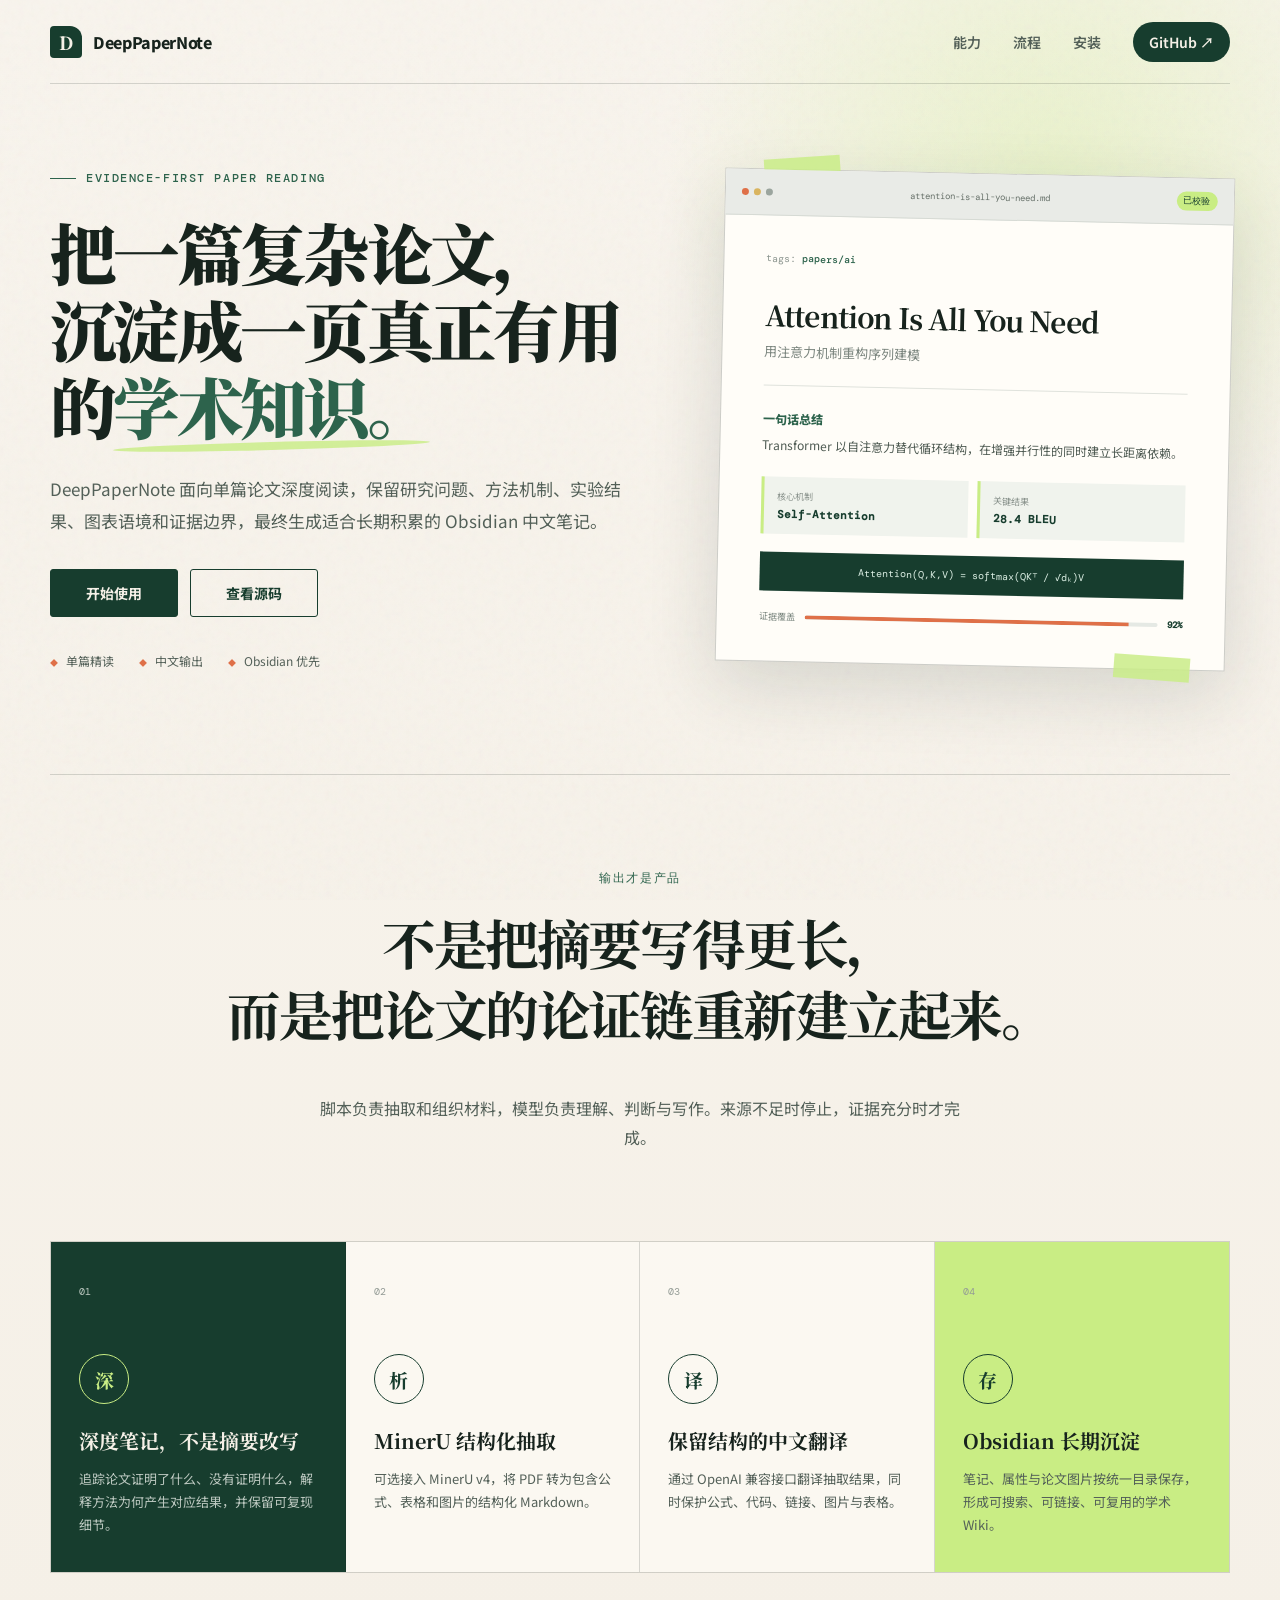
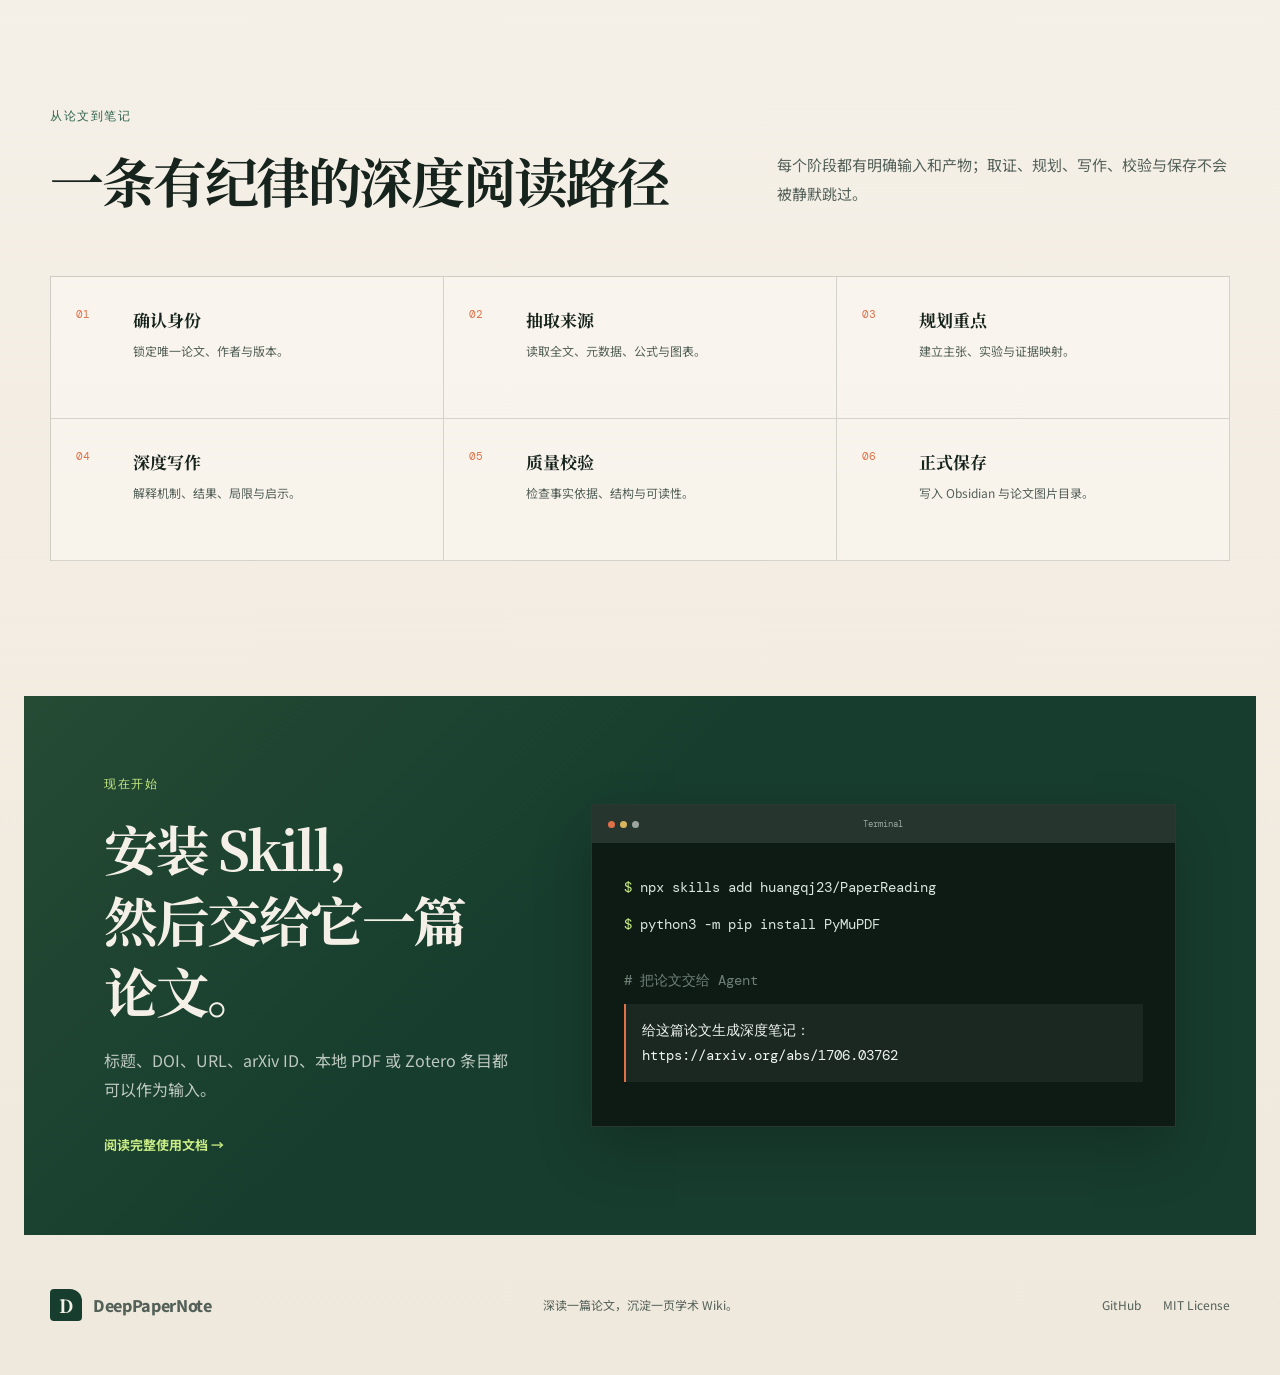
==== docs/index.html @ b06bbeea "新增项目主页并更新仓库品牌链接 为 PaperReading 提供可自动部署的中文 GitHub Pages 主页，并统一 README 徽章与封面资源。  Co-authored-by: Curso" ====
<!doctype html>
<html lang="zh-CN">
  <head>
    <meta charset="UTF-8" />
    <meta name="viewport" content="width=device-width, initial-scale=1.0" />
    <meta
      name="description"
      content="DeepPaperNote：把一篇复杂论文转化为结构清晰、证据充分、适合长期保存的 Obsidian 深度笔记。"
    />
    <meta name="theme-color" content="#f5f0e7" />
    <meta property="og:title" content="DeepPaperNote｜单篇论文深度阅读工作流" />
    <meta
      property="og:description"
      content="保留方法、证据、图表与边界，把论文沉淀为可复用的 Obsidian 学术知识页。"
    />
    <meta property="og:type" content="website" />
    <meta
      property="og:url"
      content="https://huangqj23.github.io/PaperReading/"
    />
    <title>DeepPaperNote｜把论文沉淀为学术知识页</title>
    <link rel="preconnect" href="https://fonts.googleapis.com" />
    <link rel="preconnect" href="https://fonts.gstatic.com" crossorigin />
    <link
      href="https://fonts.googleapis.com/css2?family=DM+Mono:wght@400;500&family=Noto+Sans+SC:wght@400;500;600;700;800&family=Noto+Serif+SC:wght@600;700;900&display=swap"
      rel="stylesheet"
    />
    <link rel="stylesheet" href="./styles.css" />
  </head>
  <body>
    <div class="page-shell">
      <header class="site-header">
        <a class="brand" href="#top" aria-label="返回首页">
          <span class="brand-mark" aria-hidden="true">D</span>
          <span>DeepPaperNote</span>
        </a>
        <nav class="nav-links" aria-label="主导航">
          <a href="#features">能力</a>
          <a href="#workflow">流程</a>
          <a href="#install">安装</a>
          <a
            class="nav-github"
            href="https://github.com/huangqj23/PaperReading"
            target="_blank"
            rel="noreferrer"
          >
            GitHub ↗
          </a>
        </nav>
      </header>

      <main id="top">
        <section class="hero section">
          <div class="hero-copy">
            <p class="eyebrow"><span></span> Evidence-first paper reading</p>
            <h1>
              把一篇复杂论文，<br />沉淀成一页真正有用的<span>学术知识。</span>
            </h1>
            <p class="hero-lead">
              DeepPaperNote
              面向单篇论文深度阅读，保留研究问题、方法机制、实验结果、图表语境和证据边界，最终生成适合长期积累的
              Obsidian 中文笔记。
            </p>
            <div class="hero-actions">
              <a class="button button-primary" href="#install">开始使用</a>
              <a
                class="button button-secondary"
                href="https://github.com/huangqj23/PaperReading"
                target="_blank"
                rel="noreferrer"
              >
                查看源码
              </a>
            </div>
            <ul class="hero-meta" aria-label="项目特性">
              <li>单篇精读</li>
              <li>中文输出</li>
              <li>Obsidian 优先</li>
            </ul>
          </div>

          <div
            class="note-preview"
            role="img"
            aria-label="DeepPaperNote 输出示例"
          >
            <div class="preview-toolbar">
              <span class="window-dots"><i></i><i></i><i></i></span>
              <span>attention-is-all-you-need.md</span>
              <span class="preview-status">已校验</span>
            </div>
            <div class="preview-body">
              <p class="preview-property">tags: <b>papers/ai</b></p>
              <h2>Attention Is All You Need</h2>
              <p class="preview-subtitle">用注意力机制重构序列建模</p>
              <div class="preview-rule"></div>
              <p class="preview-label">一句话总结</p>
              <p>
                Transformer
                以自注意力替代循环结构，在增强并行性的同时建立长距离依赖。
              </p>
              <div class="metric-grid">
                <div>
                  <span>核心机制</span>
                  <strong>Self-Attention</strong>
                </div>
                <div>
                  <span>关键结果</span>
                  <strong>28.4 BLEU</strong>
                </div>
              </div>
              <div class="formula">Attention(Q,K,V) = softmax(QKᵀ / √dₖ)V</div>
              <div class="evidence-line">
                <span>证据覆盖</span>
                <i><b></b></i>
                <strong>92%</strong>
              </div>
            </div>
          </div>
        </section>

        <section class="statement section">
          <p class="section-kicker">输出才是产品</p>
          <h2>不是把摘要写得更长，<br />而是把论文的论证链重新建立起来。</h2>
          <p>
            脚本负责抽取和组织材料，模型负责理解、判断与写作。来源不足时停止，证据充分时才完成。
          </p>
        </section>

        <section class="features section" id="features">
          <article class="feature feature-dark">
            <span class="feature-index">01</span>
            <div class="feature-icon">深</div>
            <h3>深度笔记，不是摘要改写</h3>
            <p>
              追踪论文证明了什么、没有证明什么，解释方法为何产生对应结果，并保留可复现细节。
            </p>
          </article>
          <article class="feature">
            <span class="feature-index">02</span>
            <div class="feature-icon">析</div>
            <h3>MinerU 结构化抽取</h3>
            <p>
              可选接入 MinerU v4，将 PDF 转为包含公式、表格和图片的结构化
              Markdown。
            </p>
          </article>
          <article class="feature">
            <span class="feature-index">03</span>
            <div class="feature-icon">译</div>
            <h3>保留结构的中文翻译</h3>
            <p>
              通过 OpenAI
              兼容接口翻译抽取结果，同时保护公式、代码、链接、图片与表格。
            </p>
          </article>
          <article class="feature feature-accent">
            <span class="feature-index">04</span>
            <div class="feature-icon">存</div>
            <h3>Obsidian 长期沉淀</h3>
            <p>
              笔记、属性与论文图片按统一目录保存，形成可搜索、可链接、可复用的学术
              Wiki。
            </p>
          </article>
        </section>

        <section class="workflow section" id="workflow">
          <div class="section-heading">
            <div>
              <p class="section-kicker">从论文到笔记</p>
              <h2>一条有纪律的深度阅读路径</h2>
            </div>
            <p>
              每个阶段都有明确输入和产物；取证、规划、写作、校验与保存不会被静默跳过。
            </p>
          </div>
          <ol class="steps">
            <li>
              <span>01</span>
              <div>
                <strong>确认身份</strong>
                <p>锁定唯一论文、作者与版本。</p>
              </div>
            </li>
            <li>
              <span>02</span>
              <div>
                <strong>抽取来源</strong>
                <p>读取全文、元数据、公式与图表。</p>
              </div>
            </li>
            <li>
              <span>03</span>
              <div>
                <strong>规划重点</strong>
                <p>建立主张、实验与证据映射。</p>
              </div>
            </li>
            <li>
              <span>04</span>
              <div>
                <strong>深度写作</strong>
                <p>解释机制、结果、局限与启示。</p>
              </div>
            </li>
            <li>
              <span>05</span>
              <div>
                <strong>质量校验</strong>
                <p>检查事实依据、结构与可读性。</p>
              </div>
            </li>
            <li>
              <span>06</span>
              <div>
                <strong>正式保存</strong>
                <p>写入 Obsidian 与论文图片目录。</p>
              </div>
            </li>
          </ol>
        </section>

        <section class="install section" id="install">
          <div class="install-copy">
            <p class="section-kicker section-kicker-light">现在开始</p>
            <h2>安装 Skill，<br />然后交给它一篇论文。</h2>
            <p>
              标题、DOI、URL、arXiv ID、本地 PDF 或 Zotero 条目都可以作为输入。
            </p>
            <a
              href="https://github.com/huangqj23/PaperReading#-快速开始"
              target="_blank"
              rel="noreferrer"
            >
              阅读完整使用文档 →
            </a>
          </div>
          <div class="terminal">
            <div class="terminal-bar">
              <span><i></i><i></i><i></i></span>
              <b>Terminal</b>
            </div>
            <div class="terminal-body">
              <p><span>$</span> npx skills add huangqj23/PaperReading</p>
              <p><span>$</span> python3 -m pip install PyMuPDF</p>
              <p class="terminal-comment"># 把论文交给 Agent</p>
              <p class="terminal-prompt">
                给这篇论文生成深度笔记：<br />https://arxiv.org/abs/1706.03762
              </p>
            </div>
          </div>
        </section>
      </main>

      <footer class="site-footer">
        <a class="brand" href="#top">
          <span class="brand-mark" aria-hidden="true">D</span>
          <span>DeepPaperNote</span>
        </a>
        <p>深读一篇论文，沉淀一页学术 Wiki。</p>
        <div>
          <a href="https://github.com/huangqj23/PaperReading">GitHub</a>
          <a href="https://github.com/huangqj23/PaperReading/blob/main/LICENSE"
            >MIT License</a
          >
        </div>
      </footer>
    </div>
  </body>
</html>
---- docs/styles.css ----
:root {
  --paper: #f5f0e7;
  --paper-deep: #e9e1d3;
  --ink: #17231d;
  --ink-soft: #536058;
  --forest: #173d2e;
  --forest-light: #2d634c;
  --lime: #c9ed84;
  --orange: #df7048;
  --line: rgba(23, 35, 29, 0.16);
  --white: #fffdf8;
  --shadow: 0 24px 70px rgba(26, 46, 36, 0.14);
  --serif: "Noto Serif SC", "Songti SC", serif;
  --sans: "Noto Sans SC", "PingFang SC", sans-serif;
  --mono: "DM Mono", "SFMono-Regular", monospace;
}

* {
  box-sizing: border-box;
}

html {
  scroll-behavior: smooth;
}

body {
  margin: 0;
  color: var(--ink);
  background:
    radial-gradient(
      circle at 82% 6%,
      rgba(201, 237, 132, 0.32),
      transparent 24rem
    ),
    linear-gradient(180deg, #f8f4ed 0%, var(--paper) 55%, #efe8dc 100%);
  font-family: var(--sans);
  -webkit-font-smoothing: antialiased;
}

body::before {
  position: fixed;
  z-index: -1;
  inset: 0;
  pointer-events: none;
  content: "";
  opacity: 0.32;
  background-image: url("data:image/svg+xml,%3Csvg viewBox='0 0 180 180' xmlns='http://www.w3.org/2000/svg'%3E%3Cfilter id='n'%3E%3CfeTurbulence type='fractalNoise' baseFrequency='.75' numOctaves='3' stitchTiles='stitch'/%3E%3C/filter%3E%3Crect width='100%25' height='100%25' filter='url(%23n)' opacity='.12'/%3E%3C/svg%3E");
}

a {
  color: inherit;
  text-decoration: none;
}

p,
h1,
h2,
h3 {
  margin-top: 0;
}

.page-shell {
  width: min(1440px, 100%);
  margin: 0 auto;
  overflow: hidden;
}

.section,
.site-header,
.site-footer {
  width: min(1180px, calc(100% - 48px));
  margin-inline: auto;
}

.site-header {
  display: flex;
  align-items: center;
  justify-content: space-between;
  height: 84px;
  border-bottom: 1px solid var(--line);
}

.brand {
  display: inline-flex;
  gap: 11px;
  align-items: center;
  font-size: 16px;
  font-weight: 800;
  letter-spacing: -0.02em;
}

.brand-mark {
  display: grid;
  width: 32px;
  height: 32px;
  place-items: center;
  color: var(--paper);
  background: var(--forest);
  border-radius: 4px 12px 4px 4px;
  font-family: var(--serif);
  font-size: 18px;
}

.nav-links {
  display: flex;
  gap: 32px;
  align-items: center;
  color: var(--ink-soft);
  font-size: 14px;
  font-weight: 600;
}

.nav-links a {
  transition: color 160ms ease;
}

.nav-links a:hover {
  color: var(--ink);
}

.nav-github {
  padding: 10px 16px;
  color: var(--paper) !important;
  background: var(--forest);
  border-radius: 999px;
}

.hero {
  display: grid;
  grid-template-columns: 1.08fr 0.92fr;
  gap: 72px;
  align-items: center;
  min-height: 690px;
  padding-block: 86px 105px;
}

.eyebrow,
.section-kicker {
  color: var(--forest-light);
  font-family: var(--mono);
  font-size: 12px;
  font-weight: 500;
  letter-spacing: 0.13em;
  text-transform: uppercase;
}

.eyebrow {
  display: flex;
  gap: 10px;
  align-items: center;
  margin-bottom: 27px;
}

.eyebrow span {
  display: block;
  width: 26px;
  height: 1px;
  background: var(--forest-light);
}

.hero h1 {
  max-width: 720px;
  margin-bottom: 28px;
  font-family: var(--serif);
  font-size: clamp(46px, 5.2vw, 72px);
  font-weight: 900;
  line-height: 1.16;
  letter-spacing: -0.055em;
}

.hero h1 span {
  position: relative;
  display: inline-block;
  color: var(--forest-light);
}

.hero h1 span::after {
  position: absolute;
  right: 0;
  bottom: -5px;
  left: 0;
  height: 8px;
  content: "";
  background: var(--lime);
  border-radius: 100%;
  opacity: 0.8;
  transform: rotate(-1.5deg);
}

.hero-lead {
  max-width: 660px;
  margin-bottom: 32px;
  color: var(--ink-soft);
  font-size: 17px;
  line-height: 1.9;
}

.hero-actions {
  display: flex;
  gap: 12px;
}

.button {
  display: inline-flex;
  min-width: 128px;
  height: 48px;
  align-items: center;
  justify-content: center;
  border: 1px solid var(--forest);
  border-radius: 3px;
  font-size: 14px;
  font-weight: 700;
  transition:
    transform 160ms ease,
    box-shadow 160ms ease;
}

.button:hover {
  box-shadow: 0 10px 25px rgba(23, 61, 46, 0.15);
  transform: translateY(-2px);
}

.button-primary {
  color: var(--paper);
  background: var(--forest);
}

.button-secondary {
  color: var(--forest);
}

.hero-meta {
  display: flex;
  gap: 25px;
  padding: 0;
  margin: 35px 0 0;
  color: var(--ink-soft);
  font-size: 12px;
  list-style: none;
}

.hero-meta li::before {
  margin-right: 8px;
  color: var(--orange);
  content: "◆";
  font-size: 8px;
}

.note-preview {
  position: relative;
  border: 1px solid rgba(23, 35, 29, 0.22);
  background: var(--white);
  box-shadow: var(--shadow);
  transform: rotate(1.25deg);
}

.note-preview::before,
.note-preview::after {
  position: absolute;
  z-index: -1;
  width: 76px;
  height: 24px;
  content: "";
  background: rgba(201, 237, 132, 0.82);
}

.note-preview::before {
  top: -13px;
  left: 38px;
  transform: rotate(-5deg);
}

.note-preview::after {
  right: 34px;
  bottom: -11px;
  transform: rotate(3deg);
}

.preview-toolbar {
  display: grid;
  grid-template-columns: 1fr auto 1fr;
  align-items: center;
  padding: 13px 16px;
  color: #667069;
  background: #e9ebe7;
  border-bottom: 1px solid #d6dad4;
  font-family: var(--mono);
  font-size: 9px;
}

.window-dots {
  display: flex;
  gap: 5px;
}

.window-dots i,
.terminal-bar i {
  display: block;
  width: 7px;
  height: 7px;
  background: #9ba59e;
  border-radius: 50%;
}

.window-dots i:first-child,
.terminal-bar i:first-child {
  background: var(--orange);
}

.window-dots i:nth-child(2),
.terminal-bar i:nth-child(2) {
  background: #d9b45f;
}

.preview-status {
  justify-self: end;
  padding: 3px 7px;
  color: var(--forest);
  background: var(--lime);
  border-radius: 99px;
}

.preview-body {
  min-height: 440px;
  padding: 36px 42px 38px;
}

.preview-property {
  margin-bottom: 30px;
  color: #8c958f;
  font-family: var(--mono);
  font-size: 10px;
}

.preview-property b {
  color: var(--forest-light);
  font-weight: 500;
}

.preview-body h2 {
  margin-bottom: 7px;
  font-family: var(--serif);
  font-size: 28px;
  letter-spacing: -0.03em;
}

.preview-subtitle {
  color: #7c867f;
  font-size: 13px;
}

.preview-rule {
  height: 1px;
  margin: 24px 0;
  background: #dfe2dc;
}

.preview-label {
  margin-bottom: 8px;
  color: var(--forest-light);
  font-size: 12px;
  font-weight: 800;
}

.preview-label + p {
  color: #4e5a52;
  font-size: 12px;
  line-height: 1.7;
}

.metric-grid {
  display: grid;
  grid-template-columns: repeat(2, 1fr);
  gap: 9px;
  margin: 22px 0 18px;
}

.metric-grid div {
  padding: 13px;
  background: #f0f3ed;
  border-left: 3px solid var(--lime);
}

.metric-grid span,
.metric-grid strong {
  display: block;
}

.metric-grid span {
  margin-bottom: 4px;
  color: #89928c;
  font-size: 9px;
}

.metric-grid strong {
  color: var(--forest);
  font-family: var(--mono);
  font-size: 11px;
}

.formula {
  padding: 13px;
  color: #dcefe4;
  background: var(--forest);
  font-family: var(--mono);
  font-size: 10px;
  text-align: center;
}

.evidence-line {
  display: grid;
  grid-template-columns: auto 1fr auto;
  gap: 10px;
  align-items: center;
  margin-top: 19px;
  color: #7f8a83;
  font-size: 9px;
}

.evidence-line i {
  height: 4px;
  overflow: hidden;
  background: #e5e9e4;
  border-radius: 99px;
}

.evidence-line i b {
  display: block;
  width: 92%;
  height: 100%;
  background: var(--orange);
}

.evidence-line strong {
  color: var(--forest);
  font-family: var(--mono);
}

.statement {
  padding-block: 95px 90px;
  text-align: center;
  border-top: 1px solid var(--line);
}

.section-kicker {
  margin-bottom: 20px;
}

.statement h2,
.section-heading h2,
.install h2 {
  font-family: var(--serif);
  font-size: clamp(34px, 4.2vw, 54px);
  line-height: 1.32;
  letter-spacing: -0.045em;
}

.statement h2 {
  max-width: 850px;
  margin-inline: auto;
}

.statement > p:last-child {
  max-width: 650px;
  margin: 24px auto 0;
  color: var(--ink-soft);
  line-height: 1.8;
}

.features {
  display: grid;
  grid-template-columns: repeat(4, 1fr);
  border: 1px solid var(--line);
}

.feature {
  position: relative;
  min-height: 330px;
  padding: 34px 28px;
  background: rgba(255, 253, 248, 0.58);
  border-right: 1px solid var(--line);
}

.feature:last-child {
  border-right: 0;
}

.feature-index {
  color: #949c96;
  font-family: var(--mono);
  font-size: 10px;
}

.feature-icon {
  display: grid;
  width: 50px;
  height: 50px;
  margin: 54px 0 22px;
  place-items: center;
  color: var(--forest);
  border: 1px solid currentColor;
  border-radius: 50%;
  font-family: var(--serif);
  font-size: 19px;
  font-weight: 700;
}

.feature h3 {
  margin-bottom: 13px;
  font-family: var(--serif);
  font-size: 20px;
}

.feature p {
  margin-bottom: 0;
  color: var(--ink-soft);
  font-size: 13px;
  line-height: 1.75;
}

.feature-dark {
  color: var(--paper);
  background: var(--forest);
}

.feature-dark .feature-index,
.feature-dark p {
  color: #bdc9c1;
}

.feature-dark .feature-icon {
  color: var(--lime);
}

.feature-accent {
  background: var(--lime);
}

.workflow {
  padding-block: 135px;
}

.section-heading {
  display: grid;
  grid-template-columns: 1fr 0.7fr;
  gap: 80px;
  align-items: end;
  margin-bottom: 60px;
}

.section-heading h2 {
  margin-bottom: 0;
}

.section-heading > p {
  margin-bottom: 8px;
  color: var(--ink-soft);
  font-size: 15px;
  line-height: 1.9;
}

.steps {
  display: grid;
  grid-template-columns: repeat(3, 1fr);
  padding: 0;
  margin: 0;
  border-top: 1px solid var(--line);
  border-left: 1px solid var(--line);
  list-style: none;
}

.steps li {
  display: grid;
  grid-template-columns: 42px 1fr;
  gap: 15px;
  min-height: 142px;
  padding: 30px 25px;
  background: rgba(255, 253, 248, 0.44);
  border-right: 1px solid var(--line);
  border-bottom: 1px solid var(--line);
}

.steps > li > span {
  color: var(--orange);
  font-family: var(--mono);
  font-size: 11px;
}

.steps strong {
  font-family: var(--serif);
  font-size: 17px;
}

.steps p {
  margin: 9px 0 0;
  color: var(--ink-soft);
  font-size: 12px;
  line-height: 1.6;
}

.install {
  display: grid;
  grid-template-columns: 0.82fr 1.18fr;
  gap: 80px;
  align-items: center;
  width: min(1280px, calc(100% - 48px));
  padding: 80px;
  color: var(--paper);
  background:
    linear-gradient(135deg, rgba(201, 237, 132, 0.08), transparent 42%),
    var(--forest);
}

.section-kicker-light {
  color: var(--lime);
}

.install h2 {
  margin-bottom: 20px;
}

.install-copy > p:not(.section-kicker) {
  color: #bdc8c0;
  line-height: 1.8;
}

.install-copy > a {
  display: inline-block;
  margin-top: 15px;
  color: var(--lime);
  font-size: 13px;
  font-weight: 700;
}

.terminal {
  overflow: hidden;
  color: #d9e7de;
  background: #0e1b15;
  border: 1px solid rgba(255, 255, 255, 0.12);
  box-shadow: 0 24px 55px rgba(0, 0, 0, 0.2);
}

.terminal-bar {
  display: grid;
  grid-template-columns: 1fr auto 1fr;
  align-items: center;
  padding: 13px 16px;
  background: #26352e;
}

.terminal-bar > span {
  display: flex;
  gap: 5px;
}

.terminal-bar b {
  color: #99aaa0;
  font-family: var(--mono);
  font-size: 9px;
  font-weight: 400;
}

.terminal-body {
  min-height: 270px;
  padding: 32px;
  font-family: var(--mono);
  font-size: clamp(11px, 1.25vw, 14px);
  line-height: 1.8;
}

.terminal-body p {
  margin-bottom: 12px;
}

.terminal-body p span {
  color: var(--lime);
}

.terminal-body .terminal-comment {
  margin: 31px 0 10px;
  color: #6e8176;
}

.terminal-prompt {
  padding: 14px 16px;
  color: #f0f5f1;
  background: rgba(255, 255, 255, 0.055);
  border-left: 2px solid var(--orange);
}

.site-footer {
  display: grid;
  grid-template-columns: 1fr auto 1fr;
  gap: 25px;
  align-items: center;
  min-height: 140px;
  color: var(--ink-soft);
  font-size: 12px;
}

.site-footer > p {
  margin: 0;
}

.site-footer > div {
  display: flex;
  gap: 22px;
  justify-self: end;
}

.site-footer a:hover {
  color: var(--forest);
}

@media (max-width: 980px) {
  .hero {
    grid-template-columns: 1fr;
    gap: 70px;
  }

  .hero-copy {
    max-width: 760px;
  }

  .note-preview {
    width: min(560px, 90%);
    margin-inline: auto;
  }

  .features {
    grid-template-columns: repeat(2, 1fr);
  }

  .feature:nth-child(2) {
    border-right: 0;
  }

  .feature:nth-child(-n + 2) {
    border-bottom: 1px solid var(--line);
  }

  .section-heading {
    grid-template-columns: 1fr;
    gap: 20px;
  }

  .steps {
    grid-template-columns: repeat(2, 1fr);
  }

  .install {
    grid-template-columns: 1fr;
    gap: 50px;
  }
}

@media (max-width: 680px) {
  .section,
  .site-header,
  .site-footer,
  .install {
    width: min(100% - 30px, 1180px);
  }

  .site-header {
    height: 70px;
  }

  .nav-links > a:not(.nav-github) {
    display: none;
  }

  .hero {
    min-height: 0;
    padding-block: 65px 85px;
  }

  .hero h1 {
    font-size: clamp(39px, 12vw, 55px);
  }

  .hero-lead {
    font-size: 15px;
  }

  .note-preview {
    width: 95%;
  }

  .preview-toolbar {
    grid-template-columns: 1fr auto;
  }

  .preview-toolbar > span:nth-child(2) {
    display: none;
  }

  .preview-body {
    min-height: 0;
    padding: 28px 24px;
  }

  .statement {
    padding-block: 75px;
  }

  .features,
  .steps {
    grid-template-columns: 1fr;
  }

  .feature {
    min-height: 290px;
    border-right: 0;
    border-bottom: 1px solid var(--line);
  }

  .feature:last-child {
    border-bottom: 0;
  }

  .workflow {
    padding-block: 95px;
  }

  .install {
    padding: 45px 24px;
  }

  .terminal-body {
    min-height: 235px;
    padding: 23px 18px;
    overflow-wrap: anywhere;
  }

  .site-footer {
    grid-template-columns: 1fr;
    gap: 18px;
    padding-block: 40px;
    text-align: center;
  }

  .site-footer .brand,
  .site-footer > div {
    justify-self: center;
  }
}

@media (prefers-reduced-motion: reduce) {
  html {
    scroll-behavior: auto;
  }

  *,
  *::before,
  *::after {
    transition-duration: 0.01ms !important;
  }
}
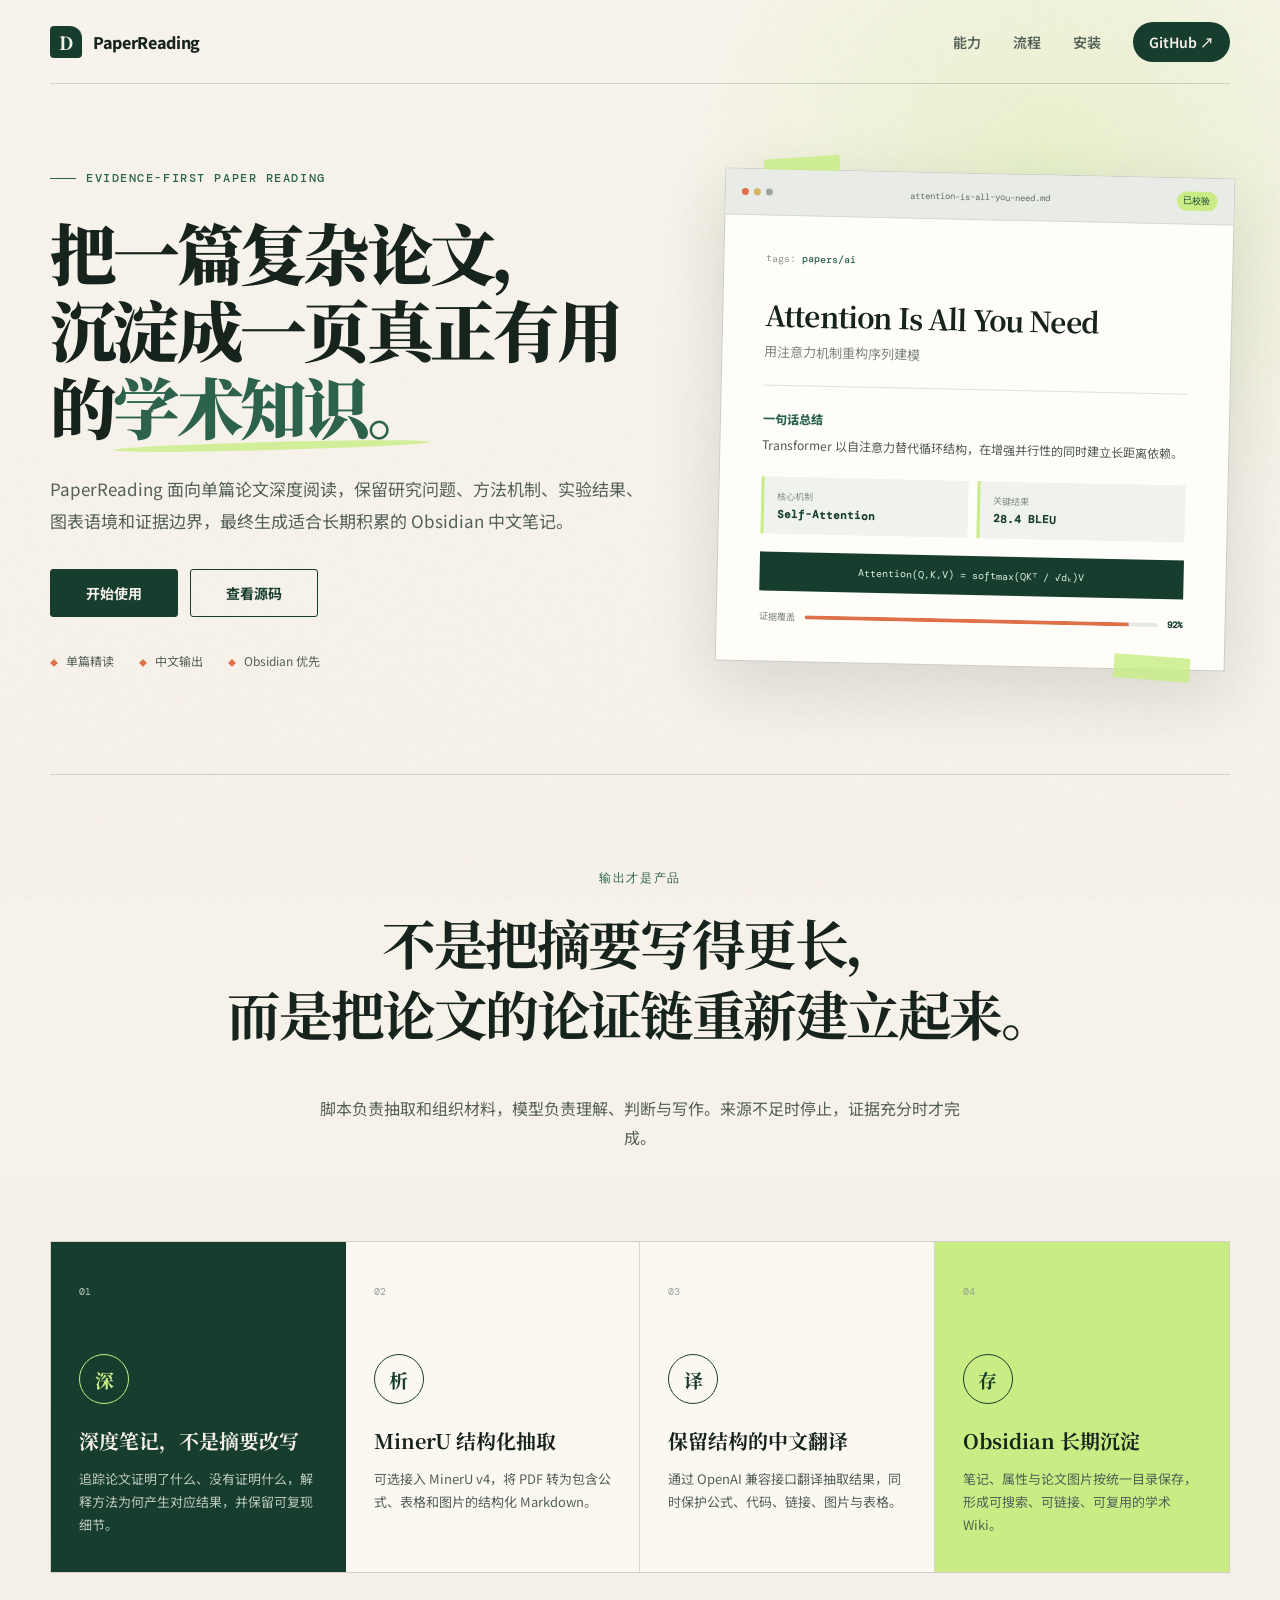
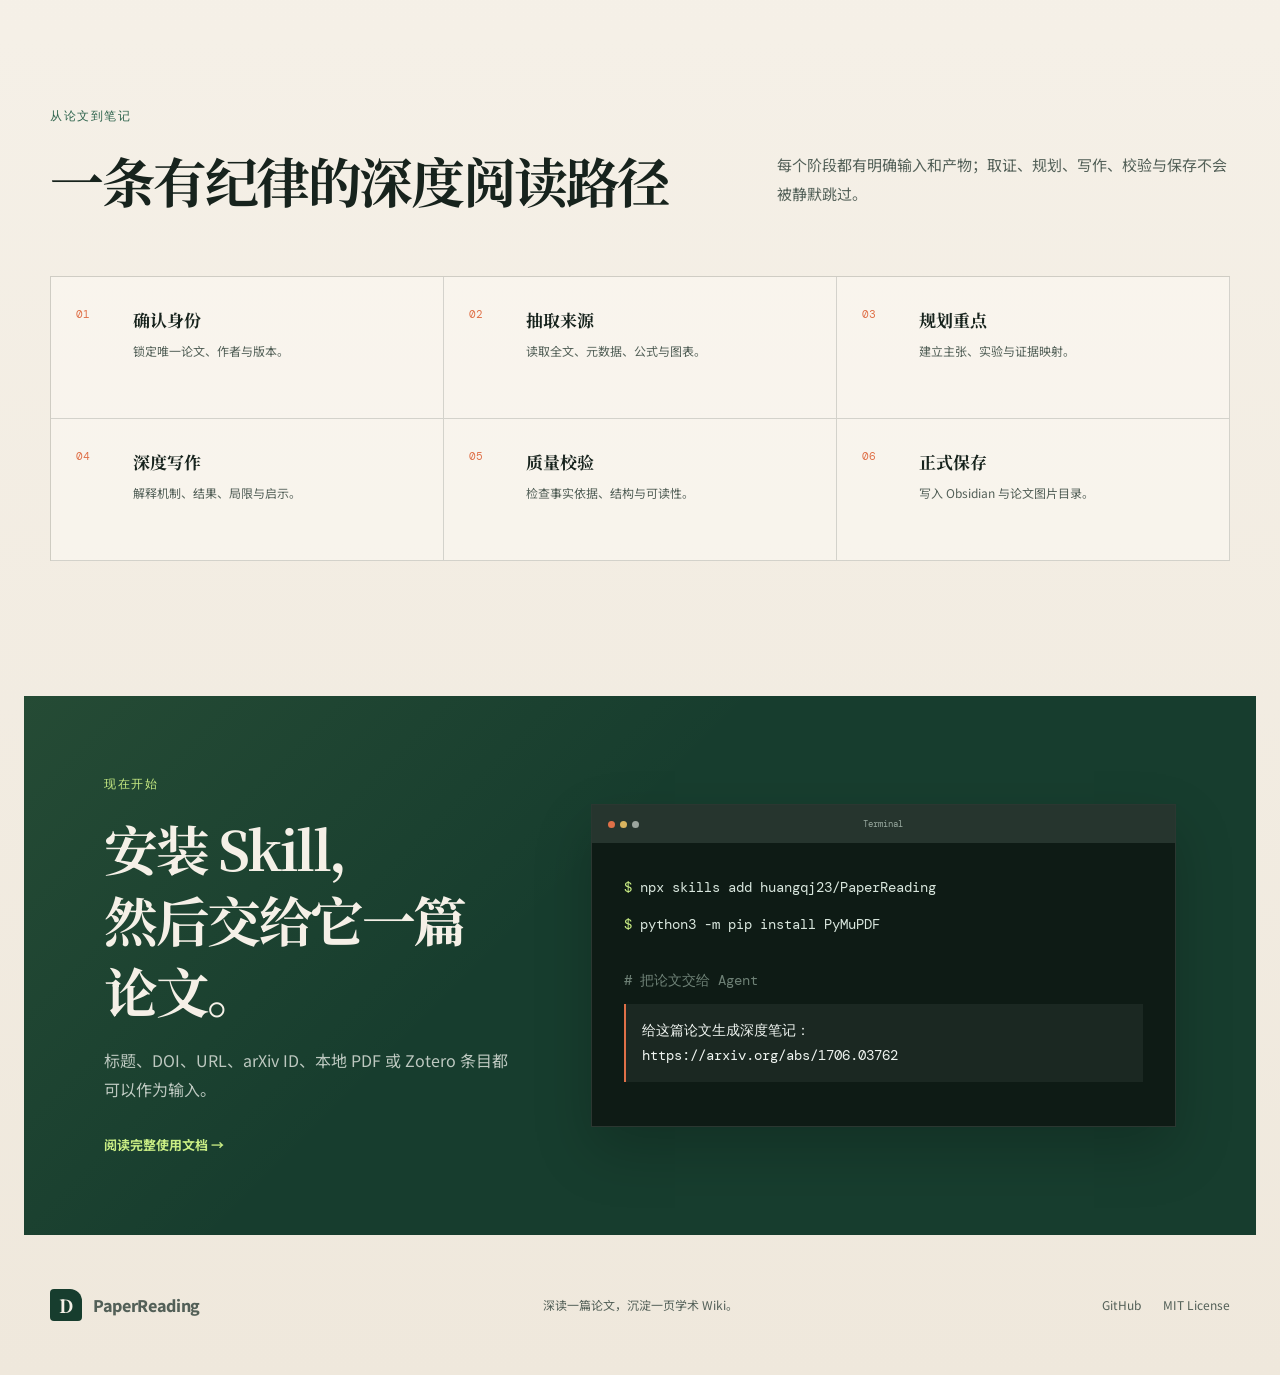
==== commit 13f972ce: "修复 Pages 根路径并精简主页展示 让根地址进入独立静态主页，避免 GitHub Pages 将整份 README 渲染为首页，并统一 PaperReading 品牌。  Co-authored-" ====
--- a/docs/index.html
+++ b/docs/index.html
@@ -5,10 +5,10 @@
     <meta name="viewport" content="width=device-width, initial-scale=1.0" />
     <meta
       name="description"
-      content="DeepPaperNote：把一篇复杂论文转化为结构清晰、证据充分、适合长期保存的 Obsidian 深度笔记。"
+      content="PaperReading：把一篇复杂论文转化为结构清晰、证据充分、适合长期保存的 Obsidian 深度笔记。"
     />
     <meta name="theme-color" content="#f5f0e7" />
-    <meta property="og:title" content="DeepPaperNote｜单篇论文深度阅读工作流" />
+    <meta property="og:title" content="PaperReading｜单篇论文深度阅读工作流" />
     <meta
       property="og:description"
       content="保留方法、证据、图表与边界，把论文沉淀为可复用的 Obsidian 学术知识页。"
@@ -18,7 +18,7 @@
       property="og:url"
       content="https://huangqj23.github.io/PaperReading/"
     />
-    <title>DeepPaperNote｜把论文沉淀为学术知识页</title>
+    <title>PaperReading｜把论文沉淀为学术知识页</title>
     <link rel="preconnect" href="https://fonts.googleapis.com" />
     <link rel="preconnect" href="https://fonts.gstatic.com" crossorigin />
     <link
@@ -32,7 +32,7 @@
       <header class="site-header">
         <a class="brand" href="#top" aria-label="返回首页">
           <span class="brand-mark" aria-hidden="true">D</span>
-          <span>DeepPaperNote</span>
+          <span>PaperReading</span>
         </a>
         <nav class="nav-links" aria-label="主导航">
           <a href="#features">能力</a>
@@ -57,7 +57,7 @@
               把一篇复杂论文，<br />沉淀成一页真正有用的<span>学术知识。</span>
             </h1>
             <p class="hero-lead">
-              DeepPaperNote
+              PaperReading
               面向单篇论文深度阅读，保留研究问题、方法机制、实验结果、图表语境和证据边界，最终生成适合长期积累的
               Obsidian 中文笔记。
             </p>
@@ -82,7 +82,7 @@
           <div
             class="note-preview"
             role="img"
-            aria-label="DeepPaperNote 输出示例"
+            aria-label="PaperReading 输出示例"
           >
             <div class="preview-toolbar">
               <span class="window-dots"><i></i><i></i><i></i></span>
@@ -256,7 +256,7 @@
       <footer class="site-footer">
         <a class="brand" href="#top">
           <span class="brand-mark" aria-hidden="true">D</span>
-          <span>DeepPaperNote</span>
+          <span>PaperReading</span>
         </a>
         <p>深读一篇论文，沉淀一页学术 Wiki。</p>
         <div>
